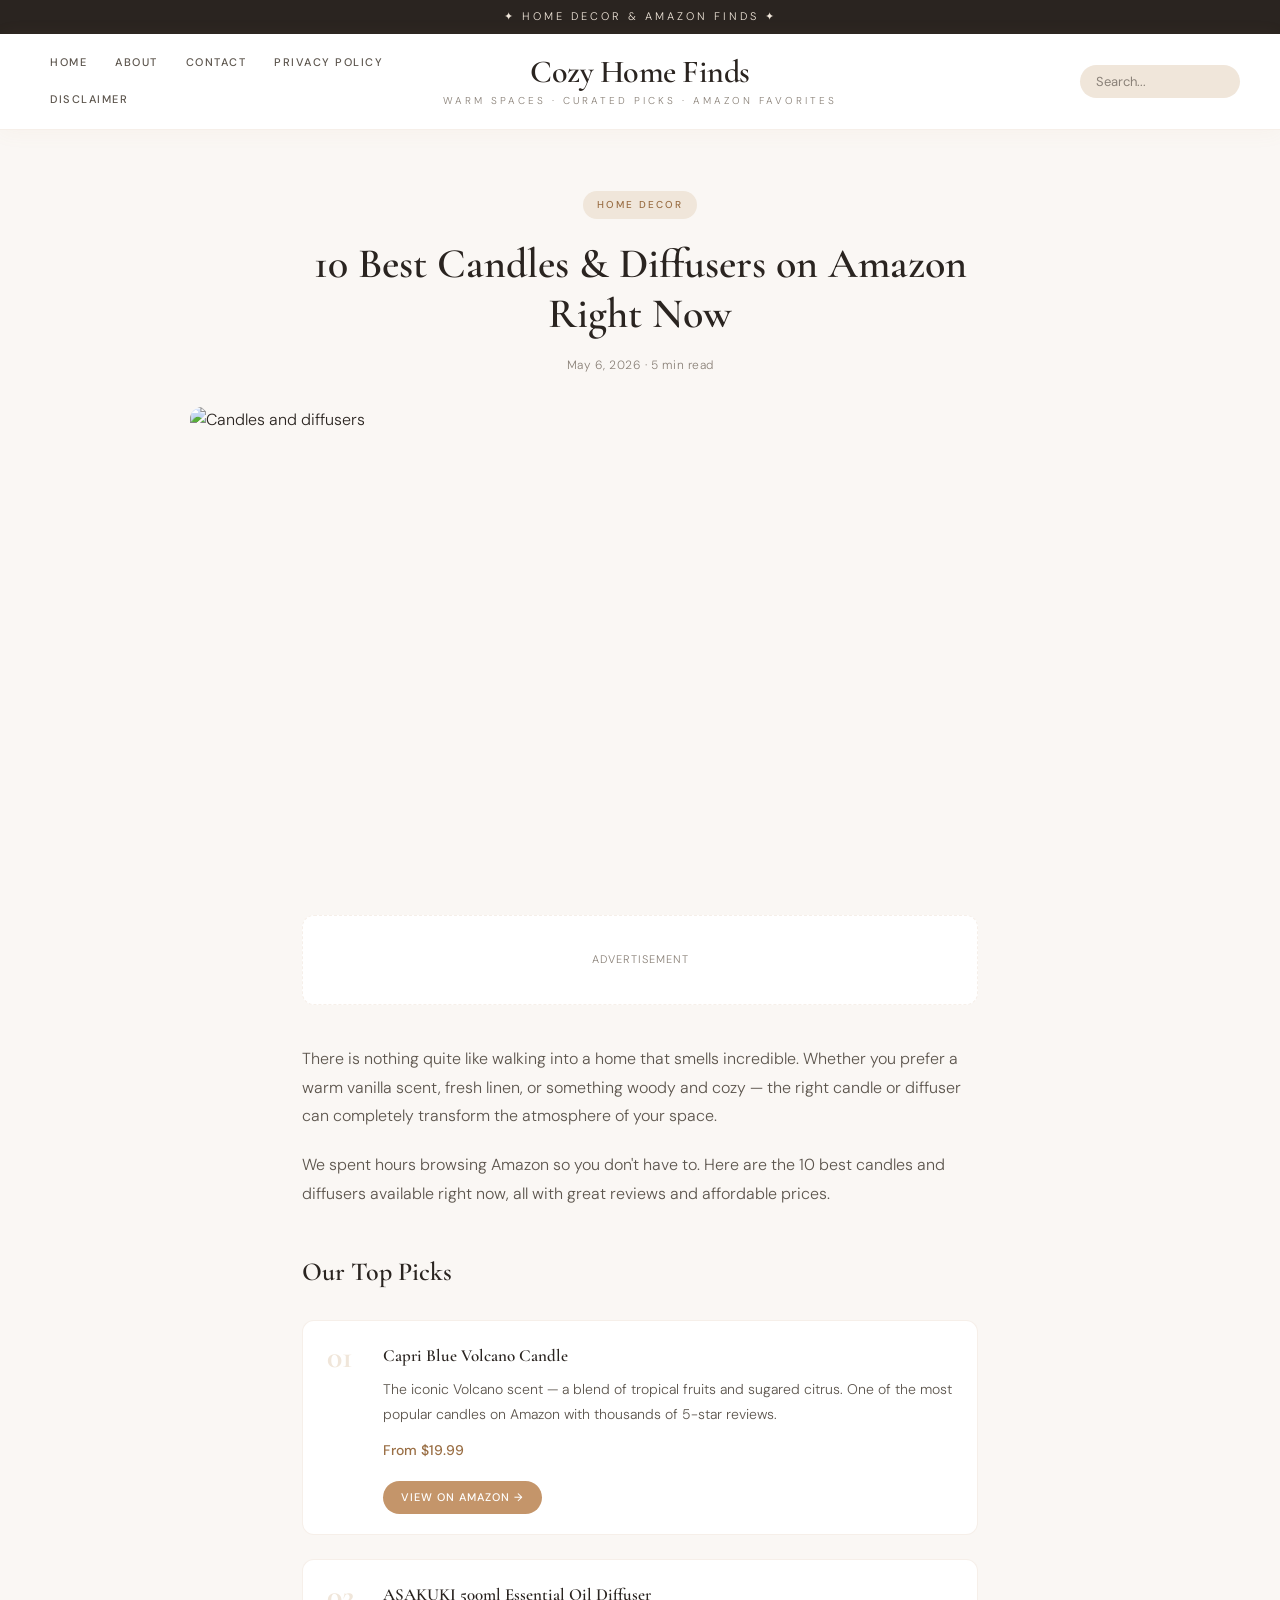
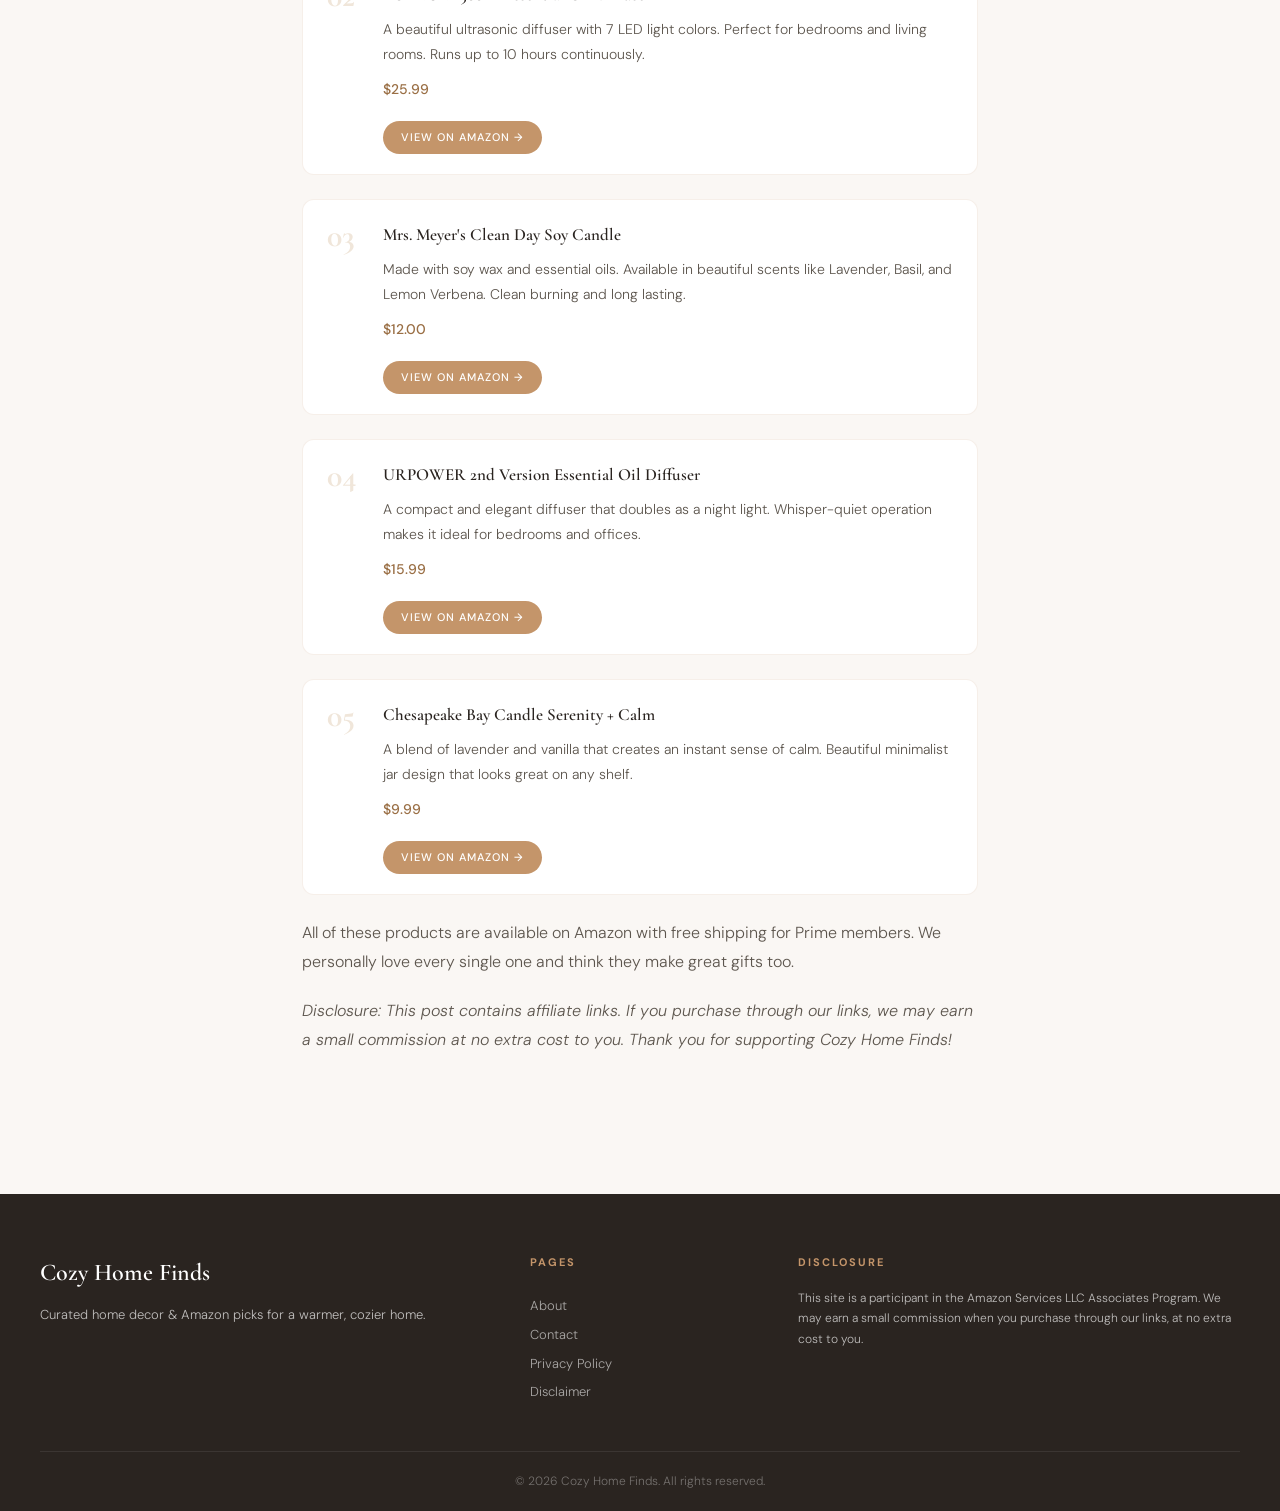
==== post.html @ 23116aca "Add files via upload" ====
<!DOCTYPE html>
<html lang="en">
<head>
  <meta charset="UTF-8"/>
  <meta name="viewport" content="width=device-width, initial-scale=1.0"/>
  <meta name="description" content="10 Best Candles and Diffusers on Amazon Right Now - Cozy Home Finds"/>
  <title>10 Best Candles & Diffusers on Amazon Right Now | Cozy Home Finds</title>
  <link href="https://fonts.googleapis.com/css2?family=Cormorant+Garamond:wght@300;400;600;700&family=DM+Sans:wght@300;400;500&display=swap" rel="stylesheet"/>
  <link rel="stylesheet" href="style.css"/>
</head>
<body>

  <div class="topbar"><span>✦ Home Decor & Amazon Finds ✦</span></div>

  <header class="header">
    <nav class="nav-links">
      <a href="index.html">Home</a>
      <a href="about.html">About</a>
      <a href="contact.html">Contact</a>
      <a href="privacy.html">Privacy Policy</a>
      <a href="disclaimer.html">Disclaimer</a>
    </nav>
    <div class="logo">
      <h1><a href="index.html" style="color:inherit;">Cozy Home Finds</a></h1>
      <p>warm spaces · curated picks · amazon favorites</p>
    </div>
    <div class="nav-right">
      <input type="text" placeholder="Search..." class="search-input"/>
    </div>
  </header>

  <div class="post-header">
    <span class="post-tag">Home Decor</span>
    <h1>10 Best Candles & Diffusers on Amazon Right Now</h1>
    <p class="post-meta">May 6, 2026 · 5 min read</p>
  </div>

  <img src="https://images.unsplash.com/photo-1602028915047-37269d1a73f7?w=1200&q=80" alt="Candles and diffusers" class="post-hero-img"/>

  <!-- AD SLOT -->
  <div style="max-width:740px;margin:0 auto 32px;padding:0 32px;">
    <div class="ad-slot ad-slot--horizontal"><span>Advertisement</span></div>
  </div>

  <div class="post-body">

    <p>There is nothing quite like walking into a home that smells incredible. Whether you prefer a warm vanilla scent, fresh linen, or something woody and cozy — the right candle or diffuser can completely transform the atmosphere of your space.</p>

    <p>We spent hours browsing Amazon so you don't have to. Here are the 10 best candles and diffusers available right now, all with great reviews and affordable prices.</p>

    <h2>Our Top Picks</h2>

    <div class="product-card">
      <div class="product-num">01</div>
      <div>
        <h3>Capri Blue Volcano Candle</h3>
        <p>The iconic Volcano scent — a blend of tropical fruits and sugared citrus. One of the most popular candles on Amazon with thousands of 5-star reviews.</p>
        <p class="price">From $19.99</p>
        <a href="https://amazon.com" class="btn-amazon" target="_blank" rel="nofollow">View on Amazon →</a>
      </div>
    </div>

    <div class="product-card">
      <div class="product-num">02</div>
      <div>
        <h3>ASAKUKI 500ml Essential Oil Diffuser</h3>
        <p>A beautiful ultrasonic diffuser with 7 LED light colors. Perfect for bedrooms and living rooms. Runs up to 10 hours continuously.</p>
        <p class="price">$25.99</p>
        <a href="https://amazon.com" class="btn-amazon" target="_blank" rel="nofollow">View on Amazon →</a>
      </div>
    </div>

    <div class="product-card">
      <div class="product-num">03</div>
      <div>
        <h3>Mrs. Meyer's Clean Day Soy Candle</h3>
        <p>Made with soy wax and essential oils. Available in beautiful scents like Lavender, Basil, and Lemon Verbena. Clean burning and long lasting.</p>
        <p class="price">$12.00</p>
        <a href="https://amazon.com" class="btn-amazon" target="_blank" rel="nofollow">View on Amazon →</a>
      </div>
    </div>

    <div class="product-card">
      <div class="product-num">04</div>
      <div>
        <h3>URPOWER 2nd Version Essential Oil Diffuser</h3>
        <p>A compact and elegant diffuser that doubles as a night light. Whisper-quiet operation makes it ideal for bedrooms and offices.</p>
        <p class="price">$15.99</p>
        <a href="https://amazon.com" class="btn-amazon" target="_blank" rel="nofollow">View on Amazon →</a>
      </div>
    </div>

    <div class="product-card">
      <div class="product-num">05</div>
      <div>
        <h3>Chesapeake Bay Candle Serenity + Calm</h3>
        <p>A blend of lavender and vanilla that creates an instant sense of calm. Beautiful minimalist jar design that looks great on any shelf.</p>
        <p class="price">$9.99</p>
        <a href="https://amazon.com" class="btn-amazon" target="_blank" rel="nofollow">View on Amazon →</a>
      </div>
    </div>

    <p>All of these products are available on Amazon with free shipping for Prime members. We personally love every single one and think they make great gifts too.</p>

    <p><em>Disclosure: This post contains affiliate links. If you purchase through our links, we may earn a small commission at no extra cost to you. Thank you for supporting Cozy Home Finds!</em></p>

  </div>

  <footer class="footer">
    <div class="footer-inner">
      <div class="footer-logo">
        <h3>Cozy Home Finds</h3>
        <p>Curated home decor & Amazon picks for a warmer, cozier home.</p>
      </div>
      <div class="footer-links">
        <h4>Pages</h4>
        <a href="about.html">About</a>
        <a href="contact.html">Contact</a>
        <a href="privacy.html">Privacy Policy</a>
        <a href="disclaimer.html">Disclaimer</a>
      </div>
      <div class="footer-disclaimer">
        <h4>Disclosure</h4>
        <p>This site is a participant in the Amazon Services LLC Associates Program. We may earn a small commission when you purchase through our links, at no extra cost to you.</p>
      </div>
    </div>
    <div class="footer-bottom">
      <p>© 2026 Cozy Home Finds. All rights reserved.</p>
    </div>
  </footer>

</body>
</html>
---- style.css ----
/* =============================================
   COZY HOME FINDS — Complete Stylesheet
   Palette: Warm Cream · Soft Tan · Sage
   Typography: Cormorant Garamond + DM Sans
   ============================================= */

:root {
  --cream: #faf7f4;
  --warm-white: #ffffff;
  --tan: #c4956a;
  --tan-light: #f0e6da;
  --tan-dark: #9a6f45;
  --sage: #8fa882;
  --text-dark: #2a2420;
  --text-mid: #5c554d;
  --text-light: #8a8178;
  --border: rgba(196,149,106,0.15);
  --shadow: 0 4px 24px rgba(196,149,106,0.10);
  --shadow-hover: 0 12px 40px rgba(196,149,106,0.20);
  --radius: 12px;
}

*, *::before, *::after { box-sizing: border-box; margin: 0; padding: 0; }

html { scroll-behavior: smooth; }

body {
  background: var(--cream);
  font-family: 'DM Sans', sans-serif;
  font-weight: 300;
  color: var(--text-dark);
  -webkit-font-smoothing: antialiased;
  line-height: 1.6;
}

a { color: var(--tan); text-decoration: none; transition: opacity 0.2s; }
a:hover { opacity: 0.75; }
img { max-width: 100%; display: block; }

/* ---- TOP BAR ---- */
.topbar {
  background: var(--text-dark);
  color: var(--tan-light);
  text-align: center;
  padding: 8px 16px;
  font-size: 11px;
  letter-spacing: 3px;
  text-transform: uppercase;
  font-family: 'DM Sans', sans-serif;
}

/* ---- HEADER ---- */
.header {
  background: var(--warm-white);
  border-bottom: 1px solid var(--border);
  padding: 0 40px;
  display: grid;
  grid-template-columns: 1fr auto 1fr;
  align-items: center;
  gap: 24px;
  position: sticky;
  top: 0;
  z-index: 100;
  box-shadow: 0 2px 20px rgba(196,149,106,0.06);
}

.nav-links {
  display: flex;
  gap: 8px;
  align-items: center;
  flex-wrap: wrap;
}

.nav-links a {
  color: var(--text-mid);
  font-size: 11px;
  font-weight: 500;
  letter-spacing: 1.5px;
  text-transform: uppercase;
  padding: 6px 10px;
  border-radius: 4px;
  transition: color 0.2s, background 0.2s;
}
.nav-links a:hover { color: var(--tan); background: var(--tan-light); opacity: 1; }

.logo {
  text-align: center;
  padding: 20px 0;
}
.logo h1 {
  font-family: 'Cormorant Garamond', Georgia, serif;
  font-size: 32px;
  font-weight: 600;
  color: var(--text-dark);
  letter-spacing: -0.5px;
  line-height: 1.1;
}
.logo p {
  font-size: 10px;
  letter-spacing: 3px;
  color: var(--text-light);
  text-transform: uppercase;
  margin-top: 4px;
}

.nav-right { display: flex; justify-content: flex-end; }

.search-input {
  background: var(--tan-light);
  border: none;
  border-radius: 20px;
  padding: 8px 16px;
  font-size: 13px;
  font-family: 'DM Sans', sans-serif;
  color: var(--text-dark);
  width: 160px;
  outline: none;
  transition: width 0.3s, background 0.2s;
}
.search-input:focus { width: 200px; background: #e8d8c8; }
.search-input::placeholder { color: var(--text-light); }

/* ---- HERO ---- */
.hero {
  width: 100%;
  max-height: 520px;
  overflow: hidden;
  position: relative;
}
.hero-image { position: relative; }
.hero-image img {
  width: 100%;
  height: 520px;
  object-fit: cover;
  display: block;
}
.hero-overlay {
  position: absolute;
  bottom: 0;
  left: 0;
  right: 0;
  padding: 60px 80px 50px;
  background: linear-gradient(to top, rgba(30,20,14,0.85) 0%, transparent 100%);
  color: #fff;
}
.hero-tag {
  font-size: 10px;
  letter-spacing: 3px;
  text-transform: uppercase;
  background: var(--tan);
  color: #fff;
  padding: 4px 12px;
  border-radius: 20px;
  display: inline-block;
  margin-bottom: 12px;
}
.hero-overlay h2 {
  font-family: 'Cormorant Garamond', Georgia, serif;
  font-size: 38px;
  font-weight: 600;
  line-height: 1.2;
  max-width: 700px;
  margin-bottom: 12px;
}
.hero-overlay p {
  font-size: 15px;
  font-weight: 300;
  opacity: 0.85;
  max-width: 500px;
  margin-bottom: 20px;
}
.btn-read {
  display: inline-block;
  background: var(--tan);
  color: #fff;
  padding: 10px 24px;
  border-radius: 24px;
  font-size: 12px;
  font-weight: 500;
  letter-spacing: 1px;
  text-transform: uppercase;
  transition: background 0.2s, box-shadow 0.2s;
}
.btn-read:hover { background: var(--tan-dark); box-shadow: 0 4px 16px rgba(196,149,106,0.4); opacity: 1; }

/* ---- CONTAINER ---- */
.container {
  max-width: 1200px;
  margin: 0 auto;
  padding: 48px 32px;
}

/* ---- SECTION TITLE ---- */
.section-title {
  font-family: 'Cormorant Garamond', Georgia, serif;
  font-size: 28px;
  font-weight: 600;
  color: var(--text-dark);
  margin-bottom: 32px;
  padding-bottom: 12px;
  border-bottom: 2px solid var(--tan-light);
  position: relative;
}
.section-title::after {
  content: '';
  position: absolute;
  bottom: -2px;
  left: 0;
  width: 60px;
  height: 2px;
  background: var(--tan);
}

/* ---- POSTS GRID ---- */
.grid {
  display: grid;
  grid-template-columns: repeat(auto-fill, minmax(280px, 1fr));
  gap: 28px;
  margin-bottom: 48px;
}

/* ---- CARD ---- */
.card {
  background: var(--warm-white);
  border-radius: var(--radius);
  overflow: hidden;
  box-shadow: var(--shadow);
  transition: box-shadow 0.3s ease, transform 0.2s ease;
}
.card:hover {
  box-shadow: var(--shadow-hover);
  transform: translateY(-4px);
}

.card-image-link {
  display: block;
  position: relative;
  overflow: hidden;
  height: 200px;
}
.card-image-link img {
  width: 100%;
  height: 100%;
  object-fit: cover;
  transition: transform 0.5s ease;
}
.card:hover .card-image-link img { transform: scale(1.05); }

.card-tag {
  position: absolute;
  top: 12px;
  left: 12px;
  background: var(--tan);
  color: #fff;
  font-size: 9px;
  font-weight: 500;
  letter-spacing: 1.5px;
  text-transform: uppercase;
  padding: 4px 10px;
  border-radius: 20px;
}

.card-body { padding: 20px; }

.card-body time {
  font-size: 11px;
  color: var(--text-light);
  letter-spacing: 0.5px;
  display: block;
  margin-bottom: 8px;
}

.card-body h3 {
  font-family: 'Cormorant Garamond', Georgia, serif;
  font-size: 18px;
  font-weight: 600;
  line-height: 1.3;
  color: var(--text-dark);
  margin-bottom: 10px;
}
.card-body h3 a { color: var(--text-dark); }
.card-body h3 a:hover { color: var(--tan); opacity: 1; }

.card-body p {
  font-size: 13px;
  color: var(--text-mid);
  line-height: 1.6;
  margin-bottom: 16px;
}

.card-link {
  font-size: 11px;
  font-weight: 500;
  letter-spacing: 1px;
  text-transform: uppercase;
  color: var(--tan);
  transition: color 0.2s;
}
.card-link:hover { color: var(--tan-dark); opacity: 1; }

/* ---- AD SLOTS ---- */
.ad-slot {
  background: var(--warm-white);
  border: 1px dashed var(--border);
  border-radius: var(--radius);
  display: flex;
  align-items: center;
  justify-content: center;
  color: var(--text-light);
  font-size: 11px;
  letter-spacing: 1px;
  text-transform: uppercase;
  margin-bottom: 40px;
}
.ad-slot--horizontal { height: 90px; width: 100%; }

/* ---- FOOTER ---- */
.footer {
  background: var(--text-dark);
  color: rgba(255,255,255,0.7);
  padding: 60px 40px 0;
  margin-top: 40px;
}
.footer-inner {
  max-width: 1200px;
  margin: 0 auto;
  display: grid;
  grid-template-columns: 2fr 1fr 2fr;
  gap: 48px;
  padding-bottom: 48px;
  border-bottom: 1px solid rgba(255,255,255,0.08);
}
.footer-logo h3 {
  font-family: 'Cormorant Garamond', Georgia, serif;
  font-size: 24px;
  font-weight: 600;
  color: #fff;
  margin-bottom: 12px;
}
.footer-logo p { font-size: 13px; line-height: 1.6; }

.footer-links h4, .footer-disclaimer h4 {
  font-size: 11px;
  letter-spacing: 2px;
  text-transform: uppercase;
  color: var(--tan);
  margin-bottom: 16px;
}
.footer-links { display: flex; flex-direction: column; gap: 8px; }
.footer-links a { color: rgba(255,255,255,0.6); font-size: 13px; transition: color 0.2s; }
.footer-links a:hover { color: var(--tan); opacity: 1; }

.footer-disclaimer p { font-size: 12px; line-height: 1.7; }

.footer-bottom {
  max-width: 1200px;
  margin: 0 auto;
  padding: 20px 0;
  text-align: center;
  font-size: 12px;
  color: rgba(255,255,255,0.35);
}

/* ---- POST PAGE ---- */
.post-header {
  max-width: 800px;
  margin: 60px auto 0;
  padding: 0 32px;
  text-align: center;
}
.post-header .post-tag {
  display: inline-block;
  background: var(--tan-light);
  color: var(--tan-dark);
  font-size: 10px;
  font-weight: 500;
  letter-spacing: 2px;
  text-transform: uppercase;
  padding: 6px 14px;
  border-radius: 20px;
  margin-bottom: 20px;
}
.post-header h1 {
  font-family: 'Cormorant Garamond', Georgia, serif;
  font-size: 42px;
  font-weight: 600;
  line-height: 1.2;
  color: var(--text-dark);
  margin-bottom: 16px;
}
.post-header .post-meta {
  font-size: 12px;
  color: var(--text-light);
  letter-spacing: 0.5px;
  margin-bottom: 32px;
}
.post-hero-img {
  width: 100%;
  max-width: 900px;
  height: 460px;
  object-fit: cover;
  border-radius: var(--radius);
  margin: 0 auto 48px;
  display: block;
}

.post-body {
  max-width: 740px;
  margin: 0 auto;
  padding: 0 32px 80px;
  font-size: 16px;
  line-height: 1.8;
  color: var(--text-mid);
}
.post-body h2 {
  font-family: 'Cormorant Garamond', Georgia, serif;
  font-size: 26px;
  font-weight: 600;
  color: var(--text-dark);
  margin: 40px 0 12px;
}
.post-body h3 {
  font-family: 'Cormorant Garamond', Georgia, serif;
  font-size: 20px;
  font-weight: 600;
  color: var(--text-dark);
  margin: 28px 0 8px;
}
.post-body p { margin-bottom: 20px; }
.post-body a { color: var(--tan); font-weight: 500; border-bottom: 1px solid var(--tan-light); }
.post-body a:hover { border-bottom-color: var(--tan); opacity: 1; }
.post-body ul { padding-left: 20px; margin-bottom: 20px; }
.post-body ul li { margin-bottom: 8px; }
.post-body .product-card {
  background: var(--warm-white);
  border: 1px solid var(--border);
  border-radius: var(--radius);
  padding: 20px 24px;
  margin: 24px 0;
  display: flex;
  align-items: flex-start;
  gap: 16px;
}
.post-body .product-card .product-num {
  font-family: 'Cormorant Garamond', Georgia, serif;
  font-size: 32px;
  font-weight: 700;
  color: var(--tan-light);
  line-height: 1;
  flex-shrink: 0;
  width: 40px;
}
.post-body .product-card h3 { margin: 0 0 6px; font-size: 17px; }
.post-body .product-card p { margin: 0 0 10px; font-size: 14px; }
.post-body .product-card .price {
  font-weight: 500;
  color: var(--tan-dark);
  font-size: 14px;
}
.post-body .product-card .btn-amazon {
  display: inline-block;
  background: var(--tan);
  color: #fff;
  padding: 7px 18px;
  border-radius: 20px;
  font-size: 11px;
  font-weight: 500;
  letter-spacing: 1px;
  text-transform: uppercase;
  margin-top: 8px;
  transition: background 0.2s;
  border: none;
}
.post-body .product-card .btn-amazon:hover { background: var(--tan-dark); opacity: 1; }

/* ---- STATIC PAGES ---- */
.page-content {
  max-width: 740px;
  margin: 60px auto 80px;
  padding: 0 32px;
}
.page-content h1 {
  font-family: 'Cormorant Garamond', Georgia, serif;
  font-size: 40px;
  font-weight: 600;
  color: var(--text-dark);
  margin-bottom: 8px;
}
.page-content .page-date {
  font-size: 12px;
  color: var(--text-light);
  margin-bottom: 40px;
  display: block;
}
.page-content h2 {
  font-family: 'Cormorant Garamond', Georgia, serif;
  font-size: 22px;
  font-weight: 600;
  color: var(--text-dark);
  margin: 36px 0 10px;
}
.page-content p {
  font-size: 15px;
  line-height: 1.8;
  color: var(--text-mid);
  margin-bottom: 16px;
}
.page-content a { color: var(--tan); }
.page-content .divider {
  border: none;
  border-top: 1px solid var(--border);
  margin: 32px 0;
}

/* ---- CONTACT FORM ---- */
.contact-form { margin-top: 32px; }
.form-group { margin-bottom: 20px; }
.form-group label {
  display: block;
  font-size: 11px;
  letter-spacing: 1px;
  text-transform: uppercase;
  color: var(--text-mid);
  margin-bottom: 6px;
}
.form-group input, .form-group textarea {
  width: 100%;
  background: var(--warm-white);
  border: 1px solid var(--border);
  border-radius: 8px;
  padding: 12px 16px;
  font-family: 'DM Sans', sans-serif;
  font-size: 14px;
  color: var(--text-dark);
  outline: none;
  transition: border-color 0.2s;
}
.form-group input:focus, .form-group textarea:focus { border-color: var(--tan); }
.form-group textarea { height: 140px; resize: vertical; }
.btn-submit {
  background: var(--tan);
  color: #fff;
  border: none;
  border-radius: 24px;
  padding: 12px 32px;
  font-family: 'DM Sans', sans-serif;
  font-size: 12px;
  font-weight: 500;
  letter-spacing: 1px;
  text-transform: uppercase;
  cursor: pointer;
  transition: background 0.2s, box-shadow 0.2s;
}
.btn-submit:hover { background: var(--tan-dark); box-shadow: 0 4px 16px rgba(196,149,106,0.3); }

/* ---- RESPONSIVE ---- */
@media (max-width: 900px) {
  .header {
    grid-template-columns: 1fr;
    padding: 16px 20px;
    gap: 12px;
    position: relative;
  }
  .nav-links { justify-content: center; }
  .nav-right { justify-content: center; }
  .logo h1 { font-size: 26px; }
  .hero-overlay { padding: 32px; }
  .hero-overlay h2 { font-size: 26px; }
  .footer-inner { grid-template-columns: 1fr; gap: 32px; }
  .footer { padding: 40px 20px 0; }
  .post-header h1 { font-size: 30px; }
  .post-hero-img { height: 260px; }
}

@media (max-width: 600px) {
  .container { padding: 32px 16px; }
  .grid { grid-template-columns: 1fr; }
  .hero-image img { height: 360px; }
  .hero-overlay h2 { font-size: 20px; }
}
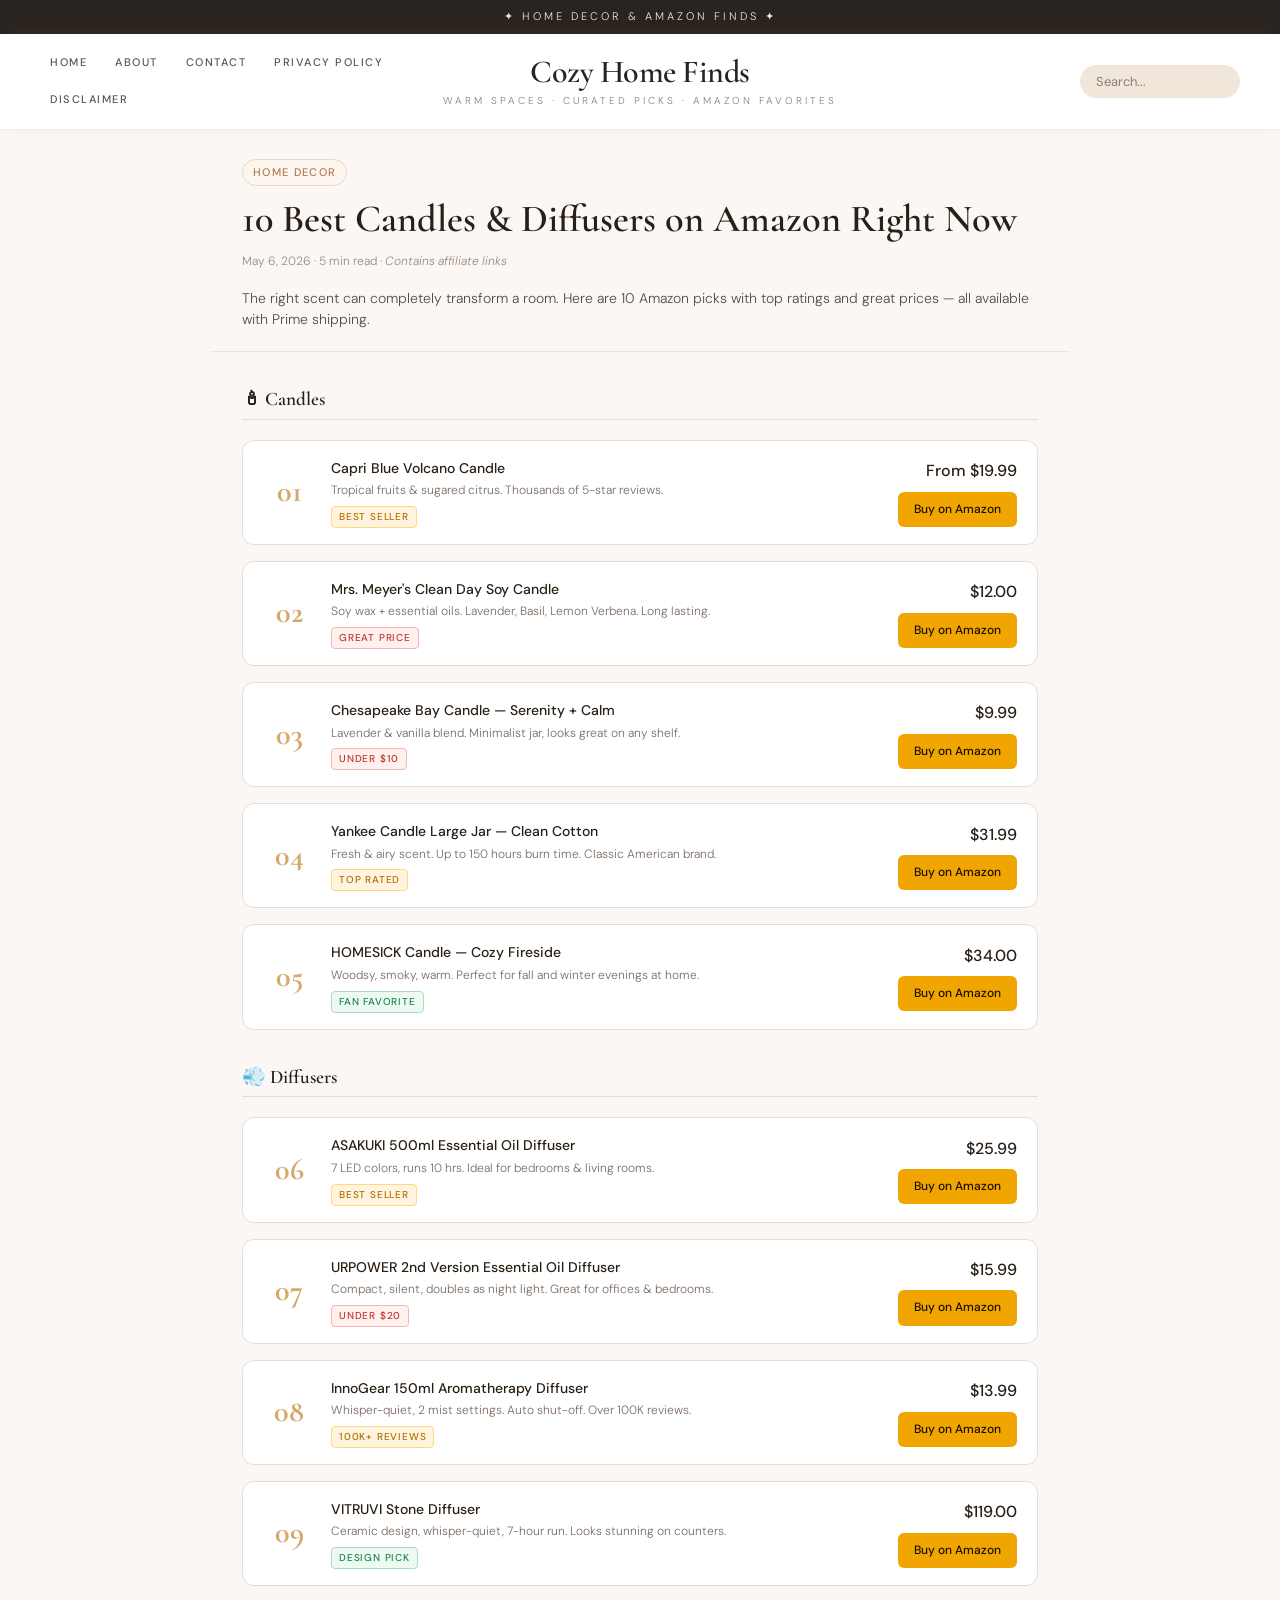
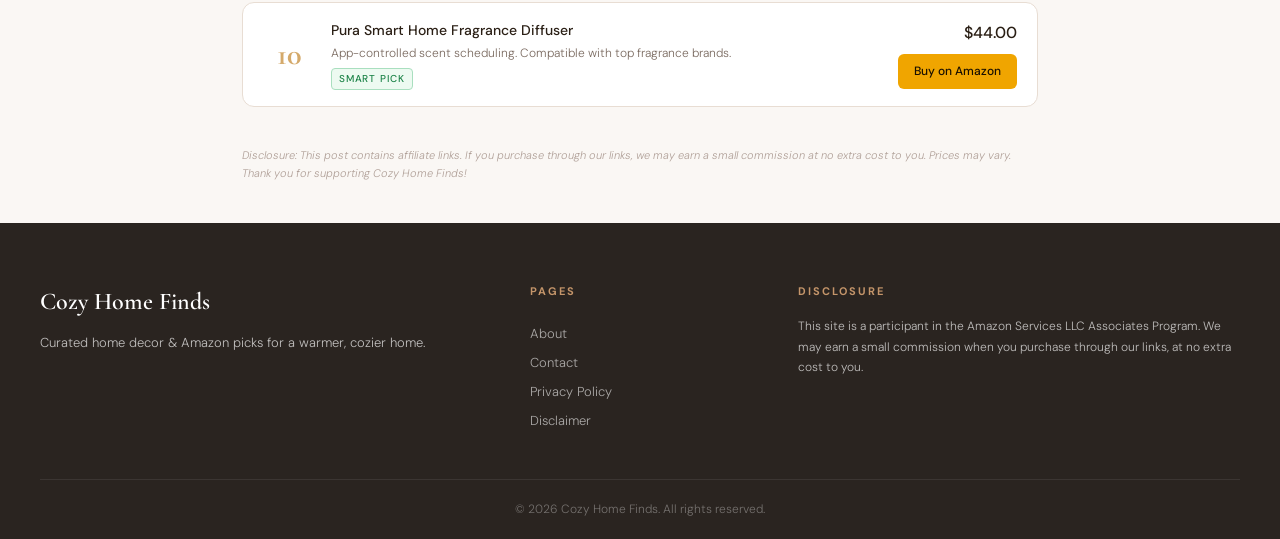
==== commit dd6e50c3: "Update post.html" ====
--- a/post.html
+++ b/post.html
@@ -7,6 +7,202 @@
   <title>10 Best Candles & Diffusers on Amazon Right Now | Cozy Home Finds</title>
   <link href="https://fonts.googleapis.com/css2?family=Cormorant+Garamond:wght@300;400;600;700&family=DM+Sans:wght@300;400;500&display=swap" rel="stylesheet"/>
   <link rel="stylesheet" href="style.css"/>
+  <style>
+    /* ── POST-SPECIFIC OVERRIDES FOR CONVERSION ── */
+
+    /* Compact post header — no hero image */
+    .post-header-compact {
+      max-width: 860px;
+      margin: 0 auto;
+      padding: 28px 32px 0;
+      text-align: left;
+    }
+    .post-header-compact .post-tag {
+      display: inline-block;
+      font-family: 'DM Sans', sans-serif;
+      font-size: 11px;
+      font-weight: 500;
+      letter-spacing: 0.12em;
+      text-transform: uppercase;
+      color: #b07d56;
+      background: #fdf6ee;
+      border: 1px solid #e8d8c4;
+      padding: 4px 10px;
+      border-radius: 20px;
+      margin-bottom: 10px;
+    }
+    .post-header-compact h1 {
+      font-family: 'Cormorant Garamond', serif;
+      font-size: clamp(1.6rem, 4vw, 2.4rem);
+      font-weight: 600;
+      color: #2a1f15;
+      line-height: 1.2;
+      margin: 0 0 10px;
+    }
+    .post-header-compact .post-meta {
+      font-family: 'DM Sans', sans-serif;
+      font-size: 12px;
+      color: #9e8878;
+      margin: 0 0 16px;
+    }
+
+    /* Quick intro — tight, 2 lines max */
+    .post-intro-tight {
+      max-width: 860px;
+      margin: 0 auto;
+      padding: 0 32px 20px;
+      font-family: 'DM Sans', sans-serif;
+      font-size: 14px;
+      color: #5a4a3f;
+      line-height: 1.55;
+      border-bottom: 1px solid #ede4da;
+    }
+
+    /* Product grid — immediately below intro */
+    .product-grid {
+      max-width: 860px;
+      margin: 0 auto;
+      padding: 24px 32px 40px;
+      display: flex;
+      flex-direction: column;
+      gap: 16px;
+    }
+
+    /* Redesigned product card — horizontal, price + CTA always visible */
+    .pcard {
+      display: grid;
+      grid-template-columns: 52px 1fr auto;
+      align-items: center;
+      gap: 16px;
+      background: #fff;
+      border: 1px solid #e8ddd3;
+      border-radius: 12px;
+      padding: 16px 20px;
+      transition: box-shadow 0.2s, border-color 0.2s;
+      text-decoration: none;
+    }
+    .pcard:hover {
+      box-shadow: 0 4px 20px rgba(176,125,86,0.13);
+      border-color: #c9a882;
+    }
+    .pcard-num {
+      font-family: 'Cormorant Garamond', serif;
+      font-size: 1.9rem;
+      font-weight: 700;
+      color: #d4a96a;
+      line-height: 1;
+      text-align: center;
+    }
+    .pcard-body {
+      display: flex;
+      flex-direction: column;
+      gap: 3px;
+    }
+    .pcard-title {
+      font-family: 'DM Sans', sans-serif;
+      font-size: 14px;
+      font-weight: 500;
+      color: #2a1f15;
+      margin: 0;
+    }
+    .pcard-desc {
+      font-family: 'DM Sans', sans-serif;
+      font-size: 12px;
+      color: #7a6a60;
+      margin: 0;
+      line-height: 1.4;
+    }
+    .pcard-stars {
+      font-size: 11px;
+      color: #e0943a;
+      letter-spacing: 1px;
+    }
+    .pcard-cta {
+      display: flex;
+      flex-direction: column;
+      align-items: flex-end;
+      gap: 8px;
+      white-space: nowrap;
+    }
+    .pcard-price {
+      font-family: 'DM Sans', sans-serif;
+      font-size: 16px;
+      font-weight: 500;
+      color: #2a1f15;
+    }
+    .btn-buy {
+      display: inline-block;
+      background: #f0a500;
+      color: #1a1000;
+      font-family: 'DM Sans', sans-serif;
+      font-size: 12px;
+      font-weight: 500;
+      padding: 8px 16px;
+      border-radius: 6px;
+      text-decoration: none;
+      transition: background 0.15s;
+    }
+    .btn-buy:hover {
+      background: #d99200;
+    }
+
+    /* Badge variants */
+    .badge {
+      display: inline-block;
+      font-family: 'DM Sans', sans-serif;
+      font-size: 10px;
+      font-weight: 500;
+      letter-spacing: 0.08em;
+      text-transform: uppercase;
+      padding: 2px 7px;
+      border-radius: 4px;
+    }
+    .badge-bestseller { background: #fff4e0; color: #b07000; border: 1px solid #ffd97a; }
+    .badge-deal       { background: #fff0f0; color: #c0392b; border: 1px solid #f5b7b1; }
+    .badge-new        { background: #edfaf1; color: #1e8449; border: 1px solid #a9dfbf; }
+
+    /* Section heading inside grid */
+    .grid-section-label {
+      font-family: 'Cormorant Garamond', serif;
+      font-size: 1.2rem;
+      font-weight: 600;
+      color: #2a1f15;
+      padding: 8px 0 4px;
+      border-bottom: 1px solid #e8ddd3;
+      margin-bottom: 4px;
+    }
+
+    /* Sticky bottom bar on mobile */
+    @media (max-width: 600px) {
+      .pcard {
+        grid-template-columns: 40px 1fr;
+        grid-template-rows: auto auto;
+      }
+      .pcard-cta {
+        grid-column: 1 / -1;
+        flex-direction: row;
+        justify-content: space-between;
+        align-items: center;
+        border-top: 1px solid #ede4da;
+        padding-top: 10px;
+        margin-top: 4px;
+      }
+      .post-header-compact,
+      .post-intro-tight,
+      .product-grid { padding-left: 16px; padding-right: 16px; }
+    }
+
+    /* Disclosure — tiny, below everything */
+    .disclosure-small {
+      max-width: 860px;
+      margin: 0 auto 40px;
+      padding: 0 32px;
+      font-family: 'DM Sans', sans-serif;
+      font-size: 11px;
+      color: #b0a098;
+      font-style: italic;
+    }
+  </style>
 </head>
 <body>
 
@@ -29,82 +225,170 @@
     </div>
   </header>
 
-  <div class="post-header">
+  <!-- COMPACT HEADER — no hero image wasting space -->
+  <div class="post-header-compact">
     <span class="post-tag">Home Decor</span>
     <h1>10 Best Candles & Diffusers on Amazon Right Now</h1>
-    <p class="post-meta">May 6, 2026 · 5 min read</p>
+    <p class="post-meta">May 6, 2026 · 5 min read · <em>Contains affiliate links</em></p>
   </div>
 
-  <img src="https://images.unsplash.com/photo-1602028915047-37269d1a73f7?w=1200&q=80" alt="Candles and diffusers" class="post-hero-img"/>
-
-  <!-- AD SLOT -->
-  <div style="max-width:740px;margin:0 auto 32px;padding:0 32px;">
-    <div class="ad-slot ad-slot--horizontal"><span>Advertisement</span></div>
-  </div>
-
-  <div class="post-body">
-
-    <p>There is nothing quite like walking into a home that smells incredible. Whether you prefer a warm vanilla scent, fresh linen, or something woody and cozy — the right candle or diffuser can completely transform the atmosphere of your space.</p>
-
-    <p>We spent hours browsing Amazon so you don't have to. Here are the 10 best candles and diffusers available right now, all with great reviews and affordable prices.</p>
-
-    <h2>Our Top Picks</h2>
-
-    <div class="product-card">
-      <div class="product-num">01</div>
-      <div>
-        <h3>Capri Blue Volcano Candle</h3>
-        <p>The iconic Volcano scent — a blend of tropical fruits and sugared citrus. One of the most popular candles on Amazon with thousands of 5-star reviews.</p>
-        <p class="price">From $19.99</p>
-        <a href="https://amazon.com" class="btn-amazon" target="_blank" rel="nofollow">View on Amazon →</a>
-      </div>
-    </div>
-
-    <div class="product-card">
-      <div class="product-num">02</div>
-      <div>
-        <h3>ASAKUKI 500ml Essential Oil Diffuser</h3>
-        <p>A beautiful ultrasonic diffuser with 7 LED light colors. Perfect for bedrooms and living rooms. Runs up to 10 hours continuously.</p>
-        <p class="price">$25.99</p>
-        <a href="https://amazon.com" class="btn-amazon" target="_blank" rel="nofollow">View on Amazon →</a>
-      </div>
-    </div>
-
-    <div class="product-card">
-      <div class="product-num">03</div>
-      <div>
-        <h3>Mrs. Meyer's Clean Day Soy Candle</h3>
-        <p>Made with soy wax and essential oils. Available in beautiful scents like Lavender, Basil, and Lemon Verbena. Clean burning and long lasting.</p>
-        <p class="price">$12.00</p>
-        <a href="https://amazon.com" class="btn-amazon" target="_blank" rel="nofollow">View on Amazon →</a>
-      </div>
-    </div>
-
-    <div class="product-card">
-      <div class="product-num">04</div>
-      <div>
-        <h3>URPOWER 2nd Version Essential Oil Diffuser</h3>
-        <p>A compact and elegant diffuser that doubles as a night light. Whisper-quiet operation makes it ideal for bedrooms and offices.</p>
-        <p class="price">$15.99</p>
-        <a href="https://amazon.com" class="btn-amazon" target="_blank" rel="nofollow">View on Amazon →</a>
-      </div>
-    </div>
-
-    <div class="product-card">
-      <div class="product-num">05</div>
-      <div>
-        <h3>Chesapeake Bay Candle Serenity + Calm</h3>
-        <p>A blend of lavender and vanilla that creates an instant sense of calm. Beautiful minimalist jar design that looks great on any shelf.</p>
-        <p class="price">$9.99</p>
-        <a href="https://amazon.com" class="btn-amazon" target="_blank" rel="nofollow">View on Amazon →</a>
-      </div>
-    </div>
-
-    <p>All of these products are available on Amazon with free shipping for Prime members. We personally love every single one and think they make great gifts too.</p>
-
-    <p><em>Disclosure: This post contains affiliate links. If you purchase through our links, we may earn a small commission at no extra cost to you. Thank you for supporting Cozy Home Finds!</em></p>
-
-  </div>
+  <!-- TIGHT INTRO — 2 lines, then straight to products -->
+  <p class="post-intro-tight">
+    The right scent can completely transform a room. Here are 10 Amazon picks with top ratings and great prices — all available with Prime shipping.
+  </p>
+
+  <!-- PRODUCT GRID — immediately visible -->
+  <div class="product-grid">
+
+    <div class="grid-section-label">🕯 Candles</div>
+
+    <!-- 01 -->
+    <div class="pcard">
+      <div class="pcard-num">01</div>
+      <div class="pcard-body">
+        <p class="pcard-title">Capri Blue Volcano Candle</p>
+        <p class="pcard-desc">Tropical fruits & sugared citrus. Thousands of 5-star reviews.</p>
+        <div><span class="badge badge-bestseller">Best Seller</span></div>
+      </div>
+      <div class="pcard-cta">
+        <span class="pcard-price">From $19.99</span>
+        <a href="https://www.amazon.com/dp/B00178E2GM?tag=cozyhomefi08c-21" class="btn-buy" target="_blank" rel="nofollow sponsored">Buy on Amazon</a>
+      </div>
+    </div>
+
+    <!-- 02 -->
+    <div class="pcard">
+      <div class="pcard-num">02</div>
+      <div class="pcard-body">
+        <p class="pcard-title">Mrs. Meyer's Clean Day Soy Candle</p>
+        <p class="pcard-desc">Soy wax + essential oils. Lavender, Basil, Lemon Verbena. Long lasting.</p>
+        <div><span class="badge badge-deal">Great Price</span></div>
+      </div>
+      <div class="pcard-cta">
+        <span class="pcard-price">$12.00</span>
+        <a href="https://www.amazon.com/s?k=mrs+meyers+soy+candle&tag=cozyhomefi08c-21" class="btn-buy" target="_blank" rel="nofollow sponsored">Buy on Amazon</a>
+      </div>
+    </div>
+
+    <!-- 03 -->
+    <div class="pcard">
+      <div class="pcard-num">03</div>
+      <div class="pcard-body">
+        <p class="pcard-title">Chesapeake Bay Candle — Serenity + Calm</p>
+        <p class="pcard-desc">Lavender & vanilla blend. Minimalist jar, looks great on any shelf.</p>
+        <div><span class="badge badge-deal">Under $10</span></div>
+      </div>
+      <div class="pcard-cta">
+        <span class="pcard-price">$9.99</span>
+        <a href="https://www.amazon.com/s?k=chesapeake+bay+candle+serenity+calm&tag=cozyhomefi08c-21" class="btn-buy" target="_blank" rel="nofollow sponsored">Buy on Amazon</a>
+      </div>
+    </div>
+
+    <!-- 04 -->
+    <div class="pcard">
+      <div class="pcard-num">04</div>
+      <div class="pcard-body">
+        <p class="pcard-title">Yankee Candle Large Jar — Clean Cotton</p>
+        <p class="pcard-desc">Fresh & airy scent. Up to 150 hours burn time. Classic American brand.</p>
+        <div><span class="badge badge-bestseller">Top Rated</span></div>
+      </div>
+      <div class="pcard-cta">
+        <span class="pcard-price">$31.99</span>
+        <a href="https://www.amazon.com/s?k=yankee+candle+large+jar+clean+cotton&tag=cozyhomefi08c-21" class="btn-buy" target="_blank" rel="nofollow sponsored">Buy on Amazon</a>
+      </div>
+    </div>
+
+    <!-- 05 -->
+    <div class="pcard">
+      <div class="pcard-num">05</div>
+      <div class="pcard-body">
+        <p class="pcard-title">HOMESICK Candle — Cozy Fireside</p>
+        <p class="pcard-desc">Woodsy, smoky, warm. Perfect for fall and winter evenings at home.</p>
+        <div><span class="badge badge-new">Fan Favorite</span></div>
+      </div>
+      <div class="pcard-cta">
+        <span class="pcard-price">$34.00</span>
+        <a href="https://www.amazon.com/s?k=homesick+candle+cozy+fireside&tag=cozyhomefi08c-21" class="btn-buy" target="_blank" rel="nofollow sponsored">Buy on Amazon</a>
+      </div>
+    </div>
+
+    <div class="grid-section-label" style="margin-top:8px;">💨 Diffusers</div>
+
+    <!-- 06 -->
+    <div class="pcard">
+      <div class="pcard-num">06</div>
+      <div class="pcard-body">
+        <p class="pcard-title">ASAKUKI 500ml Essential Oil Diffuser</p>
+        <p class="pcard-desc">7 LED colors, runs 10 hrs. Ideal for bedrooms & living rooms.</p>
+        <div><span class="badge badge-bestseller">Best Seller</span></div>
+      </div>
+      <div class="pcard-cta">
+        <span class="pcard-price">$25.99</span>
+        <a href="https://www.amazon.com/s?k=asakuki+500ml+diffuser&tag=cozyhomefi08c-21" class="btn-buy" target="_blank" rel="nofollow sponsored">Buy on Amazon</a>
+      </div>
+    </div>
+
+    <!-- 07 -->
+    <div class="pcard">
+      <div class="pcard-num">07</div>
+      <div class="pcard-body">
+        <p class="pcard-title">URPOWER 2nd Version Essential Oil Diffuser</p>
+        <p class="pcard-desc">Compact, silent, doubles as night light. Great for offices & bedrooms.</p>
+        <div><span class="badge badge-deal">Under $20</span></div>
+      </div>
+      <div class="pcard-cta">
+        <span class="pcard-price">$15.99</span>
+        <a href="https://www.amazon.com/s?k=urpower+essential+oil+diffuser&tag=cozyhomefi08c-21" class="btn-buy" target="_blank" rel="nofollow sponsored">Buy on Amazon</a>
+      </div>
+    </div>
+
+    <!-- 08 -->
+    <div class="pcard">
+      <div class="pcard-num">08</div>
+      <div class="pcard-body">
+        <p class="pcard-title">InnoGear 150ml Aromatherapy Diffuser</p>
+        <p class="pcard-desc">Whisper-quiet, 2 mist settings. Auto shut-off. Over 100K reviews.</p>
+        <div><span class="badge badge-bestseller">100K+ Reviews</span></div>
+      </div>
+      <div class="pcard-cta">
+        <span class="pcard-price">$13.99</span>
+        <a href="https://www.amazon.com/s?k=innogear+150ml+diffuser&tag=cozyhomefi08c-21" class="btn-buy" target="_blank" rel="nofollow sponsored">Buy on Amazon</a>
+      </div>
+    </div>
+
+    <!-- 09 -->
+    <div class="pcard">
+      <div class="pcard-num">09</div>
+      <div class="pcard-body">
+        <p class="pcard-title">VITRUVI Stone Diffuser</p>
+        <p class="pcard-desc">Ceramic design, whisper-quiet, 7-hour run. Looks stunning on counters.</p>
+        <div><span class="badge badge-new">Design Pick</span></div>
+      </div>
+      <div class="pcard-cta">
+        <span class="pcard-price">$119.00</span>
+        <a href="https://www.amazon.com/s?k=vitruvi+stone+diffuser&tag=cozyhomefi08c-21" class="btn-buy" target="_blank" rel="nofollow sponsored">Buy on Amazon</a>
+      </div>
+    </div>
+
+    <!-- 10 -->
+    <div class="pcard">
+      <div class="pcard-num">10</div>
+      <div class="pcard-body">
+        <p class="pcard-title">Pura Smart Home Fragrance Diffuser</p>
+        <p class="pcard-desc">App-controlled scent scheduling. Compatible with top fragrance brands.</p>
+        <div><span class="badge badge-new">Smart Pick</span></div>
+      </div>
+      <div class="pcard-cta">
+        <span class="pcard-price">$44.00</span>
+        <a href="https://www.amazon.com/s?k=pura+smart+diffuser&tag=cozyhomefi08c-21" class="btn-buy" target="_blank" rel="nofollow sponsored">Buy on Amazon</a>
+      </div>
+    </div>
+
+  </div><!-- /product-grid -->
+
+  <p class="disclosure-small">
+    Disclosure: This post contains affiliate links. If you purchase through our links, we may earn a small commission at no extra cost to you. Prices may vary. Thank you for supporting Cozy Home Finds!
+  </p>
 
   <footer class="footer">
     <div class="footer-inner">
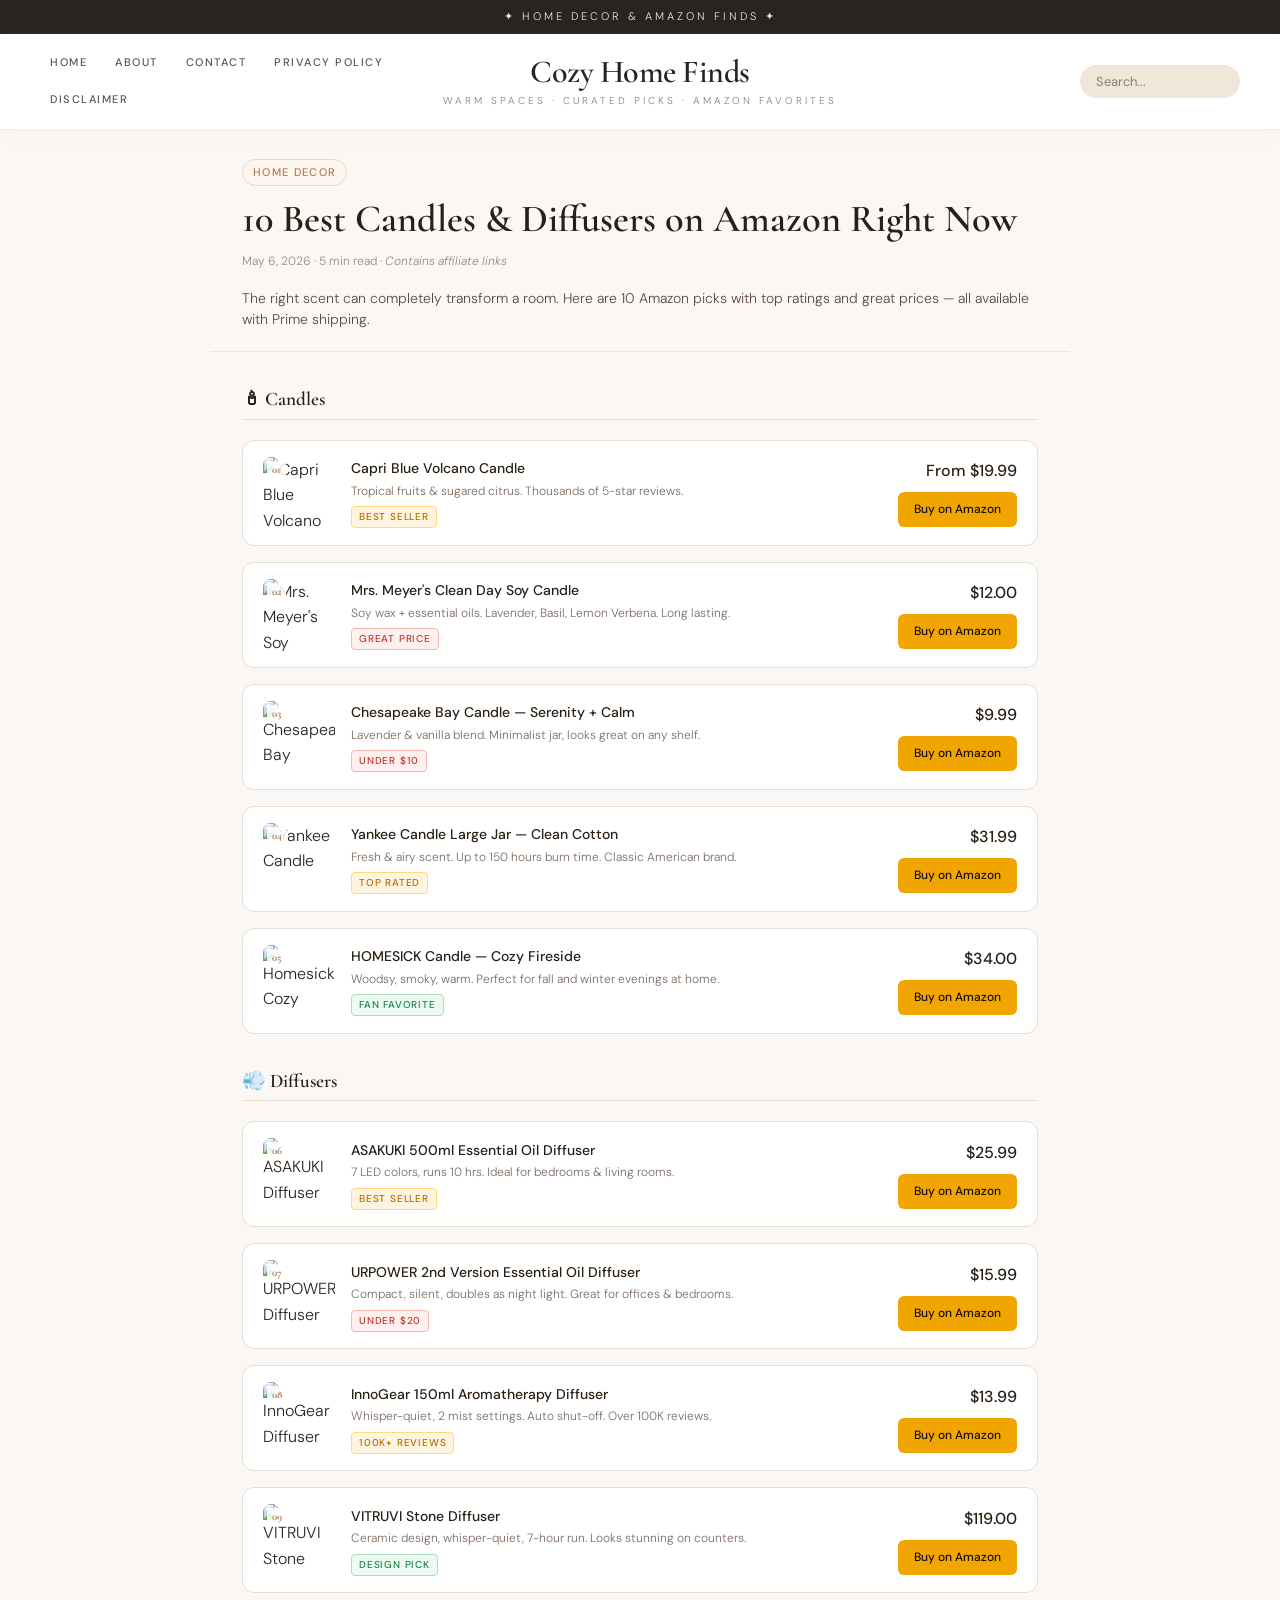
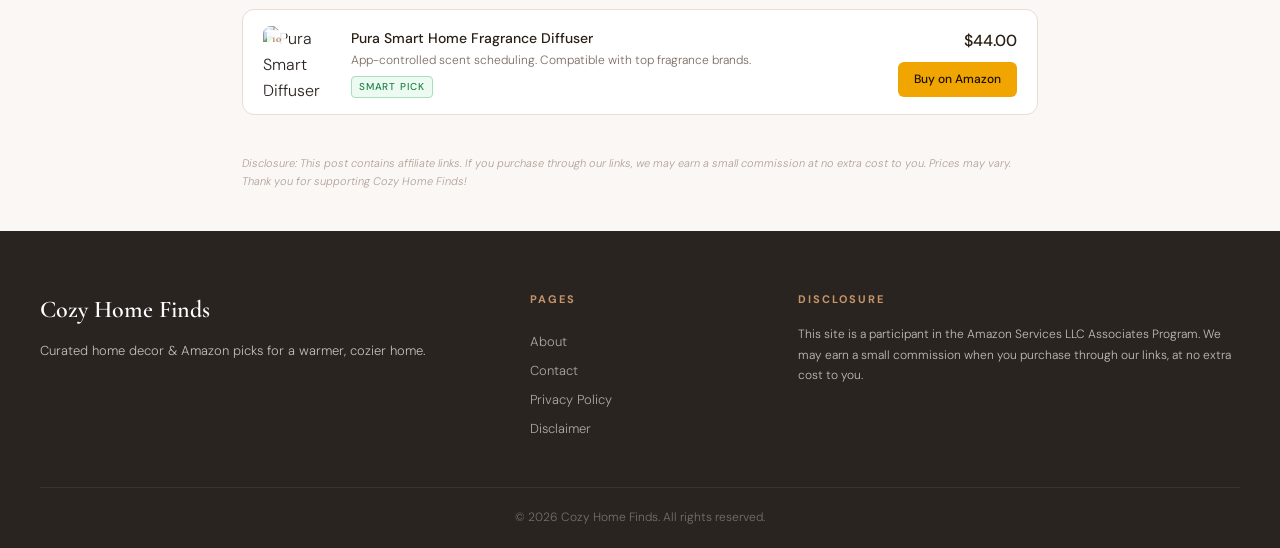
==== commit d14f0d0b: "Update post.html" ====
--- a/post.html
+++ b/post.html
@@ -68,10 +68,38 @@
       gap: 16px;
     }
 
+    /* Product thumbnail wrapper */
+    .pcard-img-wrap {
+      position: relative;
+      width: 72px;
+      height: 72px;
+      flex-shrink: 0;
+    }
+    .pcard-img {
+      width: 72px;
+      height: 72px;
+      object-fit: cover;
+      border-radius: 8px;
+      display: block;
+    }
+    .pcard-img-num {
+      position: absolute;
+      top: 4px;
+      left: 4px;
+      background: rgba(255,255,255,0.88);
+      font-family: 'Cormorant Garamond', serif;
+      font-size: 11px;
+      font-weight: 700;
+      color: #b07d56;
+      padding: 1px 5px;
+      border-radius: 4px;
+      line-height: 1.4;
+    }
+
     /* Redesigned product card — horizontal, price + CTA always visible */
     .pcard {
       display: grid;
-      grid-template-columns: 52px 1fr auto;
+      grid-template-columns: 72px 1fr auto;
       align-items: center;
       gap: 16px;
       background: #fff;
@@ -175,9 +203,10 @@
     /* Sticky bottom bar on mobile */
     @media (max-width: 600px) {
       .pcard {
-        grid-template-columns: 40px 1fr;
+        grid-template-columns: 64px 1fr;
         grid-template-rows: auto auto;
       }
+      .pcard-img-wrap, .pcard-img { width: 64px; height: 64px; }
       .pcard-cta {
         grid-column: 1 / -1;
         flex-direction: row;
@@ -244,7 +273,7 @@
 
     <!-- 01 -->
     <div class="pcard">
-      <div class="pcard-num">01</div>
+      <div class="pcard-img-wrap"><img class="pcard-img" src="https://images.unsplash.com/photo-1603905580370-d63e08d36cce?w=150&q=80" alt="Capri Blue Volcano Candle"/><span class="pcard-img-num">01</span></div>
       <div class="pcard-body">
         <p class="pcard-title">Capri Blue Volcano Candle</p>
         <p class="pcard-desc">Tropical fruits & sugared citrus. Thousands of 5-star reviews.</p>
@@ -258,7 +287,7 @@
 
     <!-- 02 -->
     <div class="pcard">
-      <div class="pcard-num">02</div>
+      <div class="pcard-img-wrap"><img class="pcard-img" src="https://images.unsplash.com/photo-1599305090598-fe179d501227?w=150&q=80" alt="Mrs. Meyer's Soy Candle"/><span class="pcard-img-num">02</span></div>
       <div class="pcard-body">
         <p class="pcard-title">Mrs. Meyer's Clean Day Soy Candle</p>
         <p class="pcard-desc">Soy wax + essential oils. Lavender, Basil, Lemon Verbena. Long lasting.</p>
@@ -272,7 +301,7 @@
 
     <!-- 03 -->
     <div class="pcard">
-      <div class="pcard-num">03</div>
+      <div class="pcard-img-wrap"><img class="pcard-img" src="https://images.unsplash.com/photo-1602028915047-37269d1a73f7?w=150&q=80" alt="Chesapeake Bay Candle"/><span class="pcard-img-num">03</span></div>
       <div class="pcard-body">
         <p class="pcard-title">Chesapeake Bay Candle — Serenity + Calm</p>
         <p class="pcard-desc">Lavender & vanilla blend. Minimalist jar, looks great on any shelf.</p>
@@ -286,7 +315,7 @@
 
     <!-- 04 -->
     <div class="pcard">
-      <div class="pcard-num">04</div>
+      <div class="pcard-img-wrap"><img class="pcard-img" src="https://images.unsplash.com/photo-1608181831718-c9ad3949c82e?w=150&q=80" alt="Yankee Candle"/><span class="pcard-img-num">04</span></div>
       <div class="pcard-body">
         <p class="pcard-title">Yankee Candle Large Jar — Clean Cotton</p>
         <p class="pcard-desc">Fresh & airy scent. Up to 150 hours burn time. Classic American brand.</p>
@@ -300,7 +329,7 @@
 
     <!-- 05 -->
     <div class="pcard">
-      <div class="pcard-num">05</div>
+      <div class="pcard-img-wrap"><img class="pcard-img" src="https://images.unsplash.com/photo-1635950379870-6e4a9b6e2a23?w=150&q=80" alt="Homesick Cozy Fireside Candle"/><span class="pcard-img-num">05</span></div>
       <div class="pcard-body">
         <p class="pcard-title">HOMESICK Candle — Cozy Fireside</p>
         <p class="pcard-desc">Woodsy, smoky, warm. Perfect for fall and winter evenings at home.</p>
@@ -316,7 +345,7 @@
 
     <!-- 06 -->
     <div class="pcard">
-      <div class="pcard-num">06</div>
+      <div class="pcard-img-wrap"><img class="pcard-img" src="https://images.unsplash.com/photo-1616499370260-485b3e5ed653?w=150&q=80" alt="ASAKUKI Diffuser"/><span class="pcard-img-num">06</span></div>
       <div class="pcard-body">
         <p class="pcard-title">ASAKUKI 500ml Essential Oil Diffuser</p>
         <p class="pcard-desc">7 LED colors, runs 10 hrs. Ideal for bedrooms & living rooms.</p>
@@ -330,7 +359,7 @@
 
     <!-- 07 -->
     <div class="pcard">
-      <div class="pcard-num">07</div>
+      <div class="pcard-img-wrap"><img class="pcard-img" src="https://images.unsplash.com/photo-1545173168-9f1947eebb7f?w=150&q=80" alt="URPOWER Diffuser"/><span class="pcard-img-num">07</span></div>
       <div class="pcard-body">
         <p class="pcard-title">URPOWER 2nd Version Essential Oil Diffuser</p>
         <p class="pcard-desc">Compact, silent, doubles as night light. Great for offices & bedrooms.</p>
@@ -344,7 +373,7 @@
 
     <!-- 08 -->
     <div class="pcard">
-      <div class="pcard-num">08</div>
+      <div class="pcard-img-wrap"><img class="pcard-img" src="https://images.unsplash.com/photo-1587556930799-8dca0e5e3e5f?w=150&q=80" alt="InnoGear Diffuser"/><span class="pcard-img-num">08</span></div>
       <div class="pcard-body">
         <p class="pcard-title">InnoGear 150ml Aromatherapy Diffuser</p>
         <p class="pcard-desc">Whisper-quiet, 2 mist settings. Auto shut-off. Over 100K reviews.</p>
@@ -358,7 +387,7 @@
 
     <!-- 09 -->
     <div class="pcard">
-      <div class="pcard-num">09</div>
+      <div class="pcard-img-wrap"><img class="pcard-img" src="https://images.unsplash.com/photo-1585421514738-01798e348b17?w=150&q=80" alt="VITRUVI Stone Diffuser"/><span class="pcard-img-num">09</span></div>
       <div class="pcard-body">
         <p class="pcard-title">VITRUVI Stone Diffuser</p>
         <p class="pcard-desc">Ceramic design, whisper-quiet, 7-hour run. Looks stunning on counters.</p>
@@ -372,7 +401,7 @@
 
     <!-- 10 -->
     <div class="pcard">
-      <div class="pcard-num">10</div>
+      <div class="pcard-img-wrap"><img class="pcard-img" src="https://images.unsplash.com/photo-1558618666-fcd25c85cd64?w=150&q=80" alt="Pura Smart Diffuser"/><span class="pcard-img-num">10</span></div>
       <div class="pcard-body">
         <p class="pcard-title">Pura Smart Home Fragrance Diffuser</p>
         <p class="pcard-desc">App-controlled scent scheduling. Compatible with top fragrance brands.</p>
